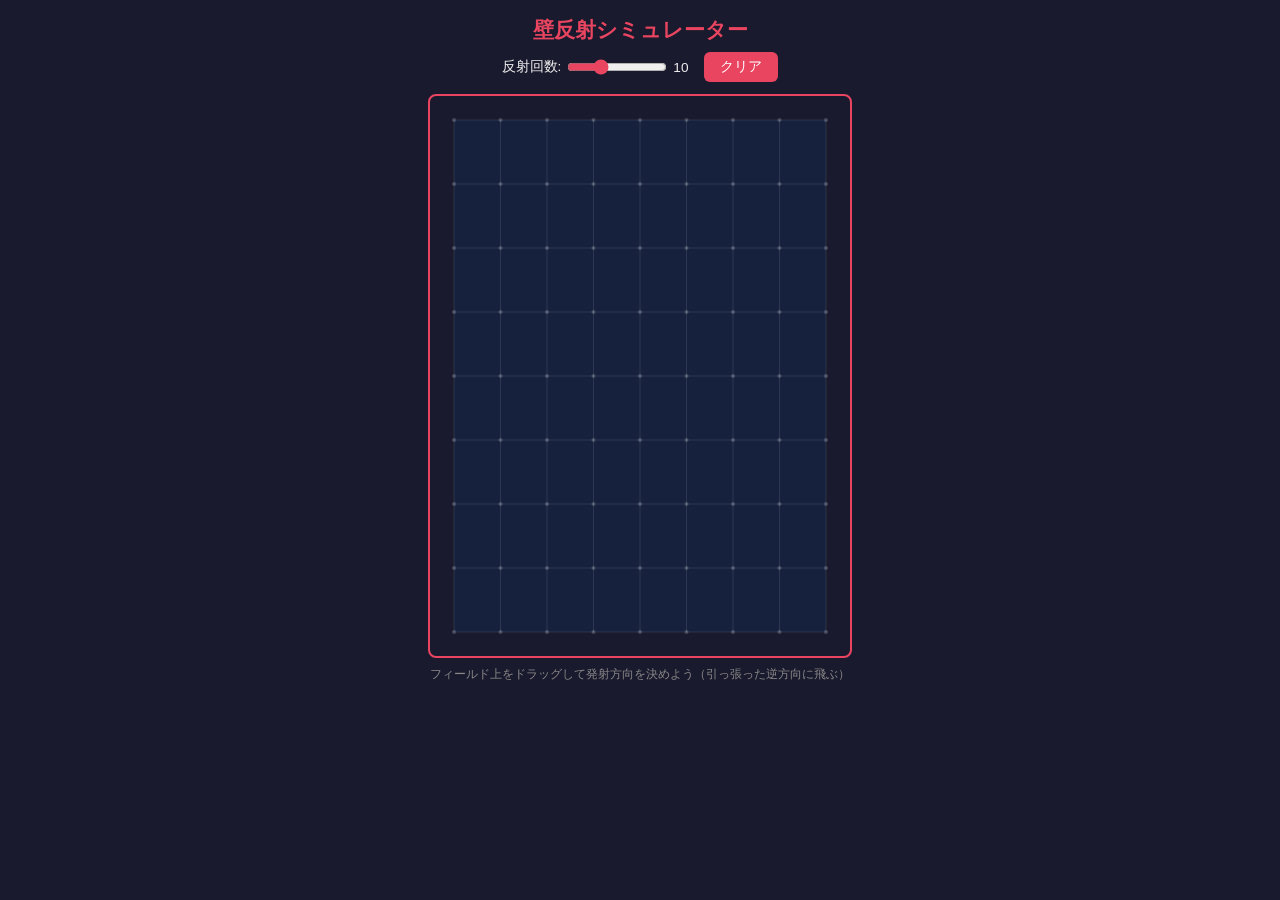
==== index.html @ 70430bd2 "壁反射シミュレーターの初期実装 モンストの壁反射練習用Webツール。Canvas上でドラッグして発射方向を決め、 反射経路をリアルタイムプレビュー。グリッドスナップ機能付き。  Co-Authored" ====
<!DOCTYPE html>
<html lang="ja">
<head>
<meta charset="UTF-8">
<meta name="viewport" content="width=device-width, initial-scale=1.0">
<title>モンスト 壁反射シミュレーター</title>
<style>
  * { margin: 0; padding: 0; box-sizing: border-box; }
  body {
    background: #1a1a2e;
    color: #eee;
    font-family: -apple-system, BlinkMacSystemFont, 'Segoe UI', sans-serif;
    display: flex;
    flex-direction: column;
    align-items: center;
    min-height: 100vh;
    padding: 16px;
    user-select: none;
  }
  h1 {
    font-size: 1.3rem;
    margin-bottom: 8px;
    color: #e94560;
  }
  .controls {
    display: flex;
    gap: 16px;
    align-items: center;
    margin-bottom: 12px;
    flex-wrap: wrap;
    justify-content: center;
  }
  .controls label {
    font-size: 0.85rem;
    display: flex;
    align-items: center;
    gap: 6px;
  }
  .controls input[type="range"] {
    width: 100px;
    accent-color: #e94560;
  }
  .controls button {
    background: #e94560;
    color: #fff;
    border: none;
    padding: 6px 16px;
    border-radius: 6px;
    cursor: pointer;
    font-size: 0.85rem;
  }
  .controls button:hover { background: #c73650; }
  canvas {
    border: 2px solid #e94560;
    border-radius: 8px;
    cursor: crosshair;
    touch-action: none;
    max-width: 100%;
  }
  .hint {
    font-size: 0.75rem;
    color: #888;
    margin-top: 8px;
    text-align: center;
  }
</style>
</head>
<body>

<h1>壁反射シミュレーター</h1>

<div class="controls">
  <label>
    反射回数:
    <input type="range" id="bounceCount" min="1" max="30" value="10">
    <span id="bounceVal">10</span>
  </label>
  <button id="clearBtn">クリア</button>
</div>

<canvas id="field" width="420" height="560"></canvas>
<p class="hint">フィールド上をドラッグして発射方向を決めよう（引っ張った逆方向に飛ぶ）</p>

<script>
const canvas = document.getElementById('field');
const ctx = canvas.getContext('2d');
const bounceSlider = document.getElementById('bounceCount');
const bounceVal = document.getElementById('bounceVal');
const clearBtn = document.getElementById('clearBtn');

// State
let dragStart = null;   // where the finger/mouse went down (= ball position)
let dragEnd = null;     // current drag position
let isDragging = false;
let fixedPath = null;   // confirmed path after release

const BALL_RADIUS = 14;
const FIELD_PADDING = 24; // inner padding from canvas edge

// Grid & snap settings
const GRID_COLS = 8;
const GRID_ROWS = 8;
const FIELD_W = canvas.width - FIELD_PADDING * 2;
const FIELD_H = canvas.height - FIELD_PADDING * 2;
const GRID_STEP_X = FIELD_W / GRID_COLS;
const GRID_STEP_Y = FIELD_H / GRID_ROWS;
const SNAP_THRESHOLD = 6; // px以内ならグリッドに吸着

function snapToGrid(p) {
  // Find nearest grid intersection
  const relX = p.x - FIELD_PADDING;
  const relY = p.y - FIELD_PADDING;
  const nearX = Math.round(relX / GRID_STEP_X) * GRID_STEP_X + FIELD_PADDING;
  const nearY = Math.round(relY / GRID_STEP_Y) * GRID_STEP_Y + FIELD_PADDING;
  const dx = p.x - nearX;
  const dy = p.y - nearY;
  if (Math.sqrt(dx * dx + dy * dy) <= SNAP_THRESHOLD) {
    return { x: nearX, y: nearY, snapped: true };
  }
  return { x: p.x, y: p.y, snapped: false };
}

// Colors for successive bounce segments
const SEGMENT_COLORS = [
  '#e94560', '#f5a623', '#f8e71c', '#7ed321',
  '#4a90d9', '#9b59b6', '#1abc9c', '#e67e22',
  '#e74c3c', '#2ecc71', '#3498db', '#9b59b6',
];

bounceSlider.addEventListener('input', () => {
  bounceVal.textContent = bounceSlider.value;
  if (fixedPath) {
    fixedPath = computePath(fixedPath.origin, fixedPath.dir, parseInt(bounceSlider.value));
  }
  draw();
});

clearBtn.addEventListener('click', () => {
  fixedPath = null;
  dragStart = null;
  dragEnd = null;
  draw();
});

// ---- Pointer events (mouse + touch) ----
function getPos(e) {
  const rect = canvas.getBoundingClientRect();
  const scaleX = canvas.width / rect.width;
  const scaleY = canvas.height / rect.height;
  const clientX = e.touches ? e.touches[0].clientX : e.clientX;
  const clientY = e.touches ? e.touches[0].clientY : e.clientY;
  return {
    x: (clientX - rect.left) * scaleX,
    y: (clientY - rect.top) * scaleY,
  };
}

canvas.addEventListener('mousedown', onDown);
canvas.addEventListener('mousemove', onMove);
canvas.addEventListener('mouseup', onUp);
canvas.addEventListener('touchstart', e => { e.preventDefault(); onDown(e); }, { passive: false });
canvas.addEventListener('touchmove', e => { e.preventDefault(); onMove(e); }, { passive: false });
canvas.addEventListener('touchend', e => { e.preventDefault(); onUp(e); }, { passive: false });

function onDown(e) {
  const p = getPos(e);
  // Snap first (raw position), then clamp only if not snapped
  const snapped = snapToGrid(p);
  if (!snapped.snapped) {
    snapped.x = clamp(snapped.x, FIELD_PADDING, canvas.width - FIELD_PADDING);
    snapped.y = clamp(snapped.y, FIELD_PADDING, canvas.height - FIELD_PADDING);
  }
  dragStart = snapped;
  dragEnd = { x: p.x, y: p.y };
  isDragging = true;
  fixedPath = null;
  draw();
}

function onMove(e) {
  if (!isDragging) return;
  const p = getPos(e);
  dragEnd = snapToGrid(p);
  draw();
}

function onUp(e) {
  if (!isDragging) return;
  isDragging = false;
  if (dragStart && dragEnd) {
    const dx = dragStart.x - dragEnd.x; // reversed: slingshot style
    const dy = dragStart.y - dragEnd.y;
    const len = Math.sqrt(dx * dx + dy * dy);
    if (len > 5) {
      const dir = { x: dx / len, y: dy / len };
      fixedPath = computePath(dragStart, dir, parseInt(bounceSlider.value));
    }
  }
  draw();
}

// ---- Reflection logic ----
function clamp(v, lo, hi) { return Math.max(lo, Math.min(hi, v)); }

function computePath(origin, dir, maxBounces) {
  const minX = FIELD_PADDING;
  const maxX = canvas.width - FIELD_PADDING;
  const minY = FIELD_PADDING;
  const maxY = canvas.height - FIELD_PADDING;

  const points = [{ x: origin.x, y: origin.y }];
  let cx = origin.x, cy = origin.y;
  let dx = dir.x, dy = dir.y;

  // If starting on a wall and direction points into it, reflect immediately
  const eps = 0.5;
  if (cx <= minX + eps && dx < 0) dx = -dx;
  if (cx >= maxX - eps && dx > 0) dx = -dx;
  if (cy <= minY + eps && dy < 0) dy = -dy;
  if (cy >= maxY - eps && dy > 0) dy = -dy;

  for (let i = 0; i < maxBounces; i++) {
    // Find nearest wall collision
    let tMin = Infinity;

    // Left wall
    if (dx < 0) { const t = (minX - cx) / dx; if (t > 0.01 && t < tMin) tMin = t; }
    // Right wall
    if (dx > 0) { const t = (maxX - cx) / dx; if (t > 0.01 && t < tMin) tMin = t; }
    // Top wall
    if (dy < 0) { const t = (minY - cy) / dy; if (t > 0.01 && t < tMin) tMin = t; }
    // Bottom wall
    if (dy > 0) { const t = (maxY - cy) / dy; if (t > 0.01 && t < tMin) tMin = t; }

    if (tMin === Infinity) break;

    const nx = cx + dx * tMin;
    const ny = cy + dy * tMin;
    points.push({ x: nx, y: ny });

    // Determine which wall was hit and reflect
    const eps = 0.5;
    if (nx <= minX + eps || nx >= maxX - eps) dx = -dx;
    if (ny <= minY + eps || ny >= maxY - eps) dy = -dy;

    cx = nx;
    cy = ny;
  }

  return { origin, dir, points };
}

// ---- Drawing ----
function draw() {
  ctx.clearRect(0, 0, canvas.width, canvas.height);

  // Field background
  ctx.fillStyle = '#16213e';
  ctx.fillRect(FIELD_PADDING, FIELD_PADDING,
    canvas.width - FIELD_PADDING * 2,
    canvas.height - FIELD_PADDING * 2);

  // Grid lines
  ctx.strokeStyle = 'rgba(255,255,255,0.1)';
  ctx.lineWidth = 1;
  for (let i = 0; i <= GRID_COLS; i++) {
    const x = FIELD_PADDING + i * GRID_STEP_X;
    ctx.beginPath(); ctx.moveTo(x, FIELD_PADDING); ctx.lineTo(x, canvas.height - FIELD_PADDING); ctx.stroke();
  }
  for (let i = 0; i <= GRID_ROWS; i++) {
    const y = FIELD_PADDING + i * GRID_STEP_Y;
    ctx.beginPath(); ctx.moveTo(FIELD_PADDING, y); ctx.lineTo(canvas.width - FIELD_PADDING, y); ctx.stroke();
  }
  // Grid intersection dots
  for (let ix = 0; ix <= GRID_COLS; ix++) {
    for (let iy = 0; iy <= GRID_ROWS; iy++) {
      const gx = FIELD_PADDING + ix * GRID_STEP_X;
      const gy = FIELD_PADDING + iy * GRID_STEP_Y;
      ctx.beginPath();
      ctx.arc(gx, gy, 2, 0, Math.PI * 2);
      ctx.fillStyle = 'rgba(255,255,255,0.2)';
      ctx.fill();
    }
  }

  // Draw the fixed path
  if (fixedPath) {
    drawPath(fixedPath.points, 3, 1.0);
  }

  // Live preview while dragging
  if (isDragging && dragStart && dragEnd) {
    const dx = dragStart.x - dragEnd.x;
    const dy = dragStart.y - dragEnd.y;
    const len = Math.sqrt(dx * dx + dy * dy);
    if (len > 5) {
      const dir = { x: dx / len, y: dy / len };
      const preview = computePath(dragStart, dir, parseInt(bounceSlider.value));
      drawPath(preview.points, 2, 0.5);

      // Draw pull line (slingshot guide)
      ctx.setLineDash([6, 4]);
      ctx.strokeStyle = 'rgba(255,255,255,0.3)';
      ctx.lineWidth = 1;
      ctx.beginPath();
      ctx.moveTo(dragStart.x, dragStart.y);
      ctx.lineTo(dragEnd.x, dragEnd.y);
      ctx.stroke();
      ctx.setLineDash([]);
    }

    // Snap indicator on drag end
    if (dragEnd.snapped) {
      ctx.beginPath();
      ctx.arc(dragEnd.x, dragEnd.y, 8, 0, Math.PI * 2);
      ctx.strokeStyle = 'rgba(233,69,96,0.7)';
      ctx.lineWidth = 2;
      ctx.stroke();
    }

    // Snap indicator on start
    if (dragStart.snapped) {
      ctx.beginPath();
      ctx.arc(dragStart.x, dragStart.y, BALL_RADIUS + 5, 0, Math.PI * 2);
      ctx.strokeStyle = 'rgba(233,69,96,0.5)';
      ctx.lineWidth = 2;
      ctx.setLineDash([4, 3]);
      ctx.stroke();
      ctx.setLineDash([]);
    }

    // Draw ball at drag start
    drawBall(dragStart.x, dragStart.y);
  } else if (fixedPath) {
    drawBall(fixedPath.origin.x, fixedPath.origin.y);
  }
}

function drawPath(points, lineWidth, alpha) {
  for (let i = 0; i < points.length - 1; i++) {
    const color = SEGMENT_COLORS[i % SEGMENT_COLORS.length];
    ctx.globalAlpha = alpha;
    ctx.strokeStyle = color;
    ctx.lineWidth = lineWidth;
    ctx.beginPath();
    ctx.moveTo(points[i].x, points[i].y);
    ctx.lineTo(points[i + 1].x, points[i + 1].y);
    ctx.stroke();

    // Bounce number & dot at collision point
    if (i > 0) {
      const px = points[i].x;
      const py = points[i].y;

      // Offset label toward field interior based on which wall was hit
      const epsW = 1;
      let ox = 0, oy = -14;
      if (py <= FIELD_PADDING + epsW)                  oy =  14; // top wall → below
      if (py >= canvas.height - FIELD_PADDING - epsW)  oy = -14; // bottom wall → above
      if (px <= FIELD_PADDING + epsW)                  ox =  14; // left wall → right
      if (px >= canvas.width - FIELD_PADDING - epsW)   ox = -14; // right wall → left

      // Background pill
      const label = String(i);
      ctx.font = 'bold 11px sans-serif';
      const tw = ctx.measureText(label).width;
      const bw = tw + 8, bh = 16, br = 4;
      const bx = px + ox - bw / 2;
      const by = py + oy - bh / 2;
      ctx.fillStyle = 'rgba(0,0,0,0.6)';
      ctx.beginPath();
      ctx.roundRect(bx, by, bw, bh, br);
      ctx.fill();

      // Number text
      ctx.fillStyle = '#fff';
      ctx.textAlign = 'center';
      ctx.textBaseline = 'middle';
      ctx.fillText(label, px + ox, py + oy);

      // Small dot
      ctx.beginPath();
      ctx.arc(px, py, 3, 0, Math.PI * 2);
      ctx.fillStyle = color;
      ctx.fill();
    }
  }
  ctx.globalAlpha = 1;
}

function drawBall(x, y) {
  // Shadow
  ctx.beginPath();
  ctx.arc(x + 2, y + 2, BALL_RADIUS, 0, Math.PI * 2);
  ctx.fillStyle = 'rgba(0,0,0,0.3)';
  ctx.fill();

  // Ball body
  const grad = ctx.createRadialGradient(x - 4, y - 4, 2, x, y, BALL_RADIUS);
  grad.addColorStop(0, '#fff');
  grad.addColorStop(0.3, '#e94560');
  grad.addColorStop(1, '#a11d33');
  ctx.beginPath();
  ctx.arc(x, y, BALL_RADIUS, 0, Math.PI * 2);
  ctx.fillStyle = grad;
  ctx.fill();
  ctx.strokeStyle = 'rgba(255,255,255,0.4)';
  ctx.lineWidth = 1.5;
  ctx.stroke();
}

// Initial draw
draw();
</script>
</body>
</html>
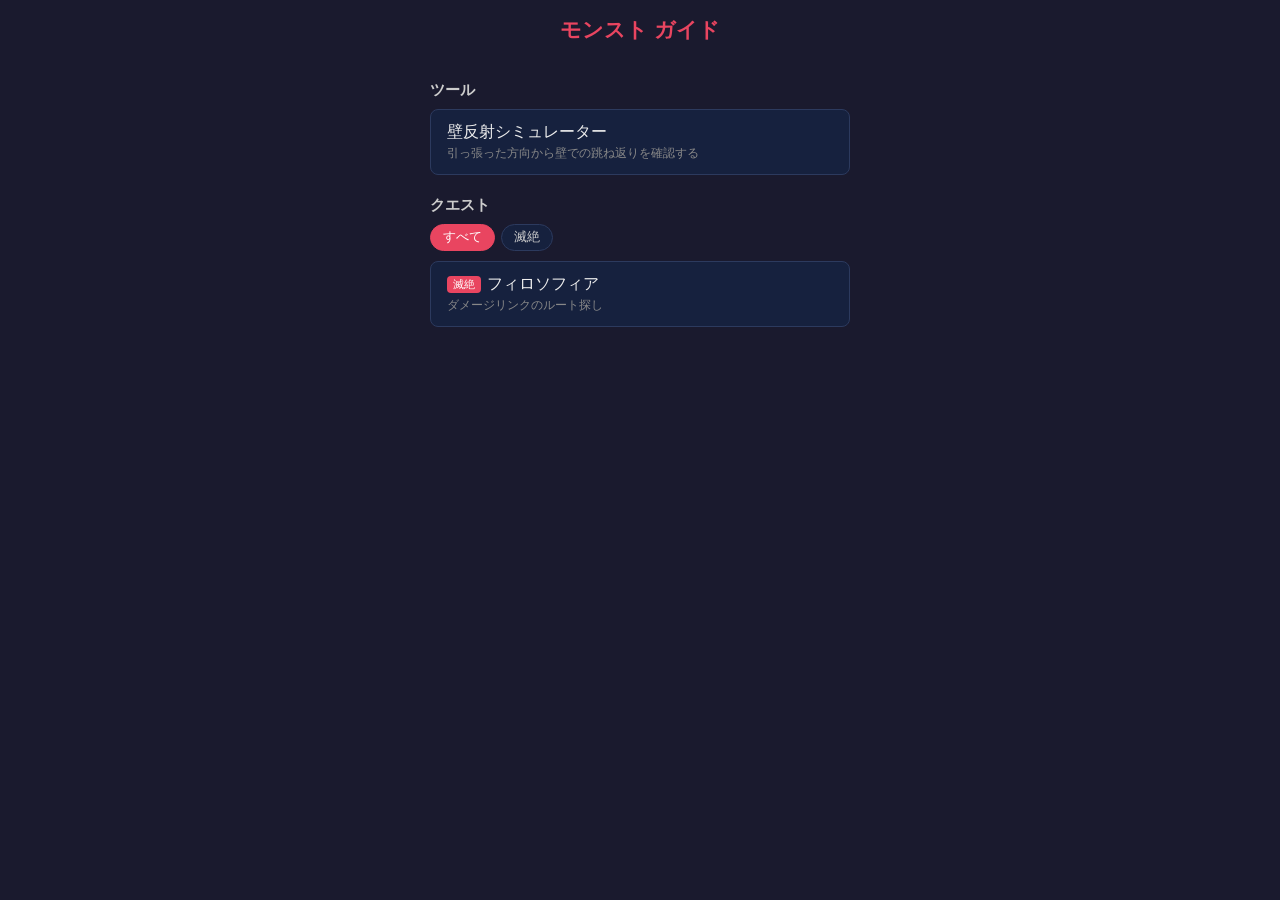
==== commit 6e747e99: "滅絶フィロソフィア ステージ4のルート探しページを追加 - トップを目次にし、難易度 › クエスト › ステージの順に選べるようにした - 壁反射シミュレーターは reflect.html に移動 -" ====
--- a/index.html
+++ b/index.html
@@ -3,414 +3,62 @@
 <head>
 <meta charset="UTF-8">
 <meta name="viewport" content="width=device-width, initial-scale=1.0">
-<title>モンスト 壁反射シミュレーター</title>
-<style>
-  * { margin: 0; padding: 0; box-sizing: border-box; }
-  body {
-    background: #1a1a2e;
-    color: #eee;
-    font-family: -apple-system, BlinkMacSystemFont, 'Segoe UI', sans-serif;
-    display: flex;
-    flex-direction: column;
-    align-items: center;
-    min-height: 100vh;
-    padding: 16px;
-    user-select: none;
-  }
-  h1 {
-    font-size: 1.3rem;
-    margin-bottom: 8px;
-    color: #e94560;
-  }
-  .controls {
-    display: flex;
-    gap: 16px;
-    align-items: center;
-    margin-bottom: 12px;
-    flex-wrap: wrap;
-    justify-content: center;
-  }
-  .controls label {
-    font-size: 0.85rem;
-    display: flex;
-    align-items: center;
-    gap: 6px;
-  }
-  .controls input[type="range"] {
-    width: 100px;
-    accent-color: #e94560;
-  }
-  .controls button {
-    background: #e94560;
-    color: #fff;
-    border: none;
-    padding: 6px 16px;
-    border-radius: 6px;
-    cursor: pointer;
-    font-size: 0.85rem;
-  }
-  .controls button:hover { background: #c73650; }
-  canvas {
-    border: 2px solid #e94560;
-    border-radius: 8px;
-    cursor: crosshair;
-    touch-action: none;
-    max-width: 100%;
-  }
-  .hint {
-    font-size: 0.75rem;
-    color: #888;
-    margin-top: 8px;
-    text-align: center;
-  }
-</style>
+<title>モンスト ガイド</title>
+<link rel="stylesheet" href="assets/common.css">
 </head>
-<body>
+<body class="page">
 
-<h1>壁反射シミュレーター</h1>
+<h1>モンスト ガイド</h1>
 
-<div class="controls">
-  <label>
-    反射回数:
-    <input type="range" id="bounceCount" min="1" max="30" value="10">
-    <span id="bounceVal">10</span>
-  </label>
-  <button id="clearBtn">クリア</button>
-</div>
+<h2>ツール</h2>
+<ul class="menu">
+  <li><a href="reflect.html">壁反射シミュレーター<small>引っ張った方向から壁での跳ね返りを確認する</small></a></li>
+</ul>
 
-<canvas id="field" width="420" height="560"></canvas>
-<p class="hint">フィールド上をドラッグして発射方向を決めよう（引っ張った逆方向に飛ぶ）</p>
+<h2>クエスト</h2>
+<div class="chips" id="difficultyFilter"></div>
+<ul class="menu" id="questList"></ul>
 
+<script src="data/quests.js"></script>
 <script>
-const canvas = document.getElementById('field');
-const ctx = canvas.getContext('2d');
-const bounceSlider = document.getElementById('bounceCount');
-const bounceVal = document.getElementById('bounceVal');
-const clearBtn = document.getElementById('clearBtn');
+const filterEl = document.getElementById('difficultyFilter');
+const listEl = document.getElementById('questList');
 
-// State
-let dragStart = null;   // where the finger/mouse went down (= ball position)
-let dragEnd = null;     // current drag position
-let isDragging = false;
-let fixedPath = null;   // confirmed path after release
+// 難易度フィルタは ?d=<難易度ID> で保持（パンくずから戻ったときも絞り込んだまま）
+let current = new URLSearchParams(location.search).get('d') || '';
+if (current && !findDifficulty(current)) current = '';
 
-const BALL_RADIUS = 14;
-const FIELD_PADDING = 24; // inner padding from canvas edge
-
-// Grid & snap settings
-const GRID_COLS = 8;
-const GRID_ROWS = 8;
-const FIELD_W = canvas.width - FIELD_PADDING * 2;
-const FIELD_H = canvas.height - FIELD_PADDING * 2;
-const GRID_STEP_X = FIELD_W / GRID_COLS;
-const GRID_STEP_Y = FIELD_H / GRID_ROWS;
-const SNAP_THRESHOLD = 6; // px以内ならグリッドに吸着
-
-function snapToGrid(p) {
-  // Find nearest grid intersection
-  const relX = p.x - FIELD_PADDING;
-  const relY = p.y - FIELD_PADDING;
-  const nearX = Math.round(relX / GRID_STEP_X) * GRID_STEP_X + FIELD_PADDING;
-  const nearY = Math.round(relY / GRID_STEP_Y) * GRID_STEP_Y + FIELD_PADDING;
-  const dx = p.x - nearX;
-  const dy = p.y - nearY;
-  if (Math.sqrt(dx * dx + dy * dy) <= SNAP_THRESHOLD) {
-    return { x: nearX, y: nearY, snapped: true };
-  }
-  return { x: p.x, y: p.y, snapped: false };
-}
-
-// Colors for successive bounce segments
-const SEGMENT_COLORS = [
-  '#e94560', '#f5a623', '#f8e71c', '#7ed321',
-  '#4a90d9', '#9b59b6', '#1abc9c', '#e67e22',
-  '#e74c3c', '#2ecc71', '#3498db', '#9b59b6',
-];
-
-bounceSlider.addEventListener('input', () => {
-  bounceVal.textContent = bounceSlider.value;
-  if (fixedPath) {
-    fixedPath = computePath(fixedPath.origin, fixedPath.dir, parseInt(bounceSlider.value));
-  }
-  draw();
-});
-
-clearBtn.addEventListener('click', () => {
-  fixedPath = null;
-  dragStart = null;
-  dragEnd = null;
-  draw();
-});
-
-// ---- Pointer events (mouse + touch) ----
-function getPos(e) {
-  const rect = canvas.getBoundingClientRect();
-  const scaleX = canvas.width / rect.width;
-  const scaleY = canvas.height / rect.height;
-  const clientX = e.touches ? e.touches[0].clientX : e.clientX;
-  const clientY = e.touches ? e.touches[0].clientY : e.clientY;
-  return {
-    x: (clientX - rect.left) * scaleX,
-    y: (clientY - rect.top) * scaleY,
-  };
-}
-
-canvas.addEventListener('mousedown', onDown);
-canvas.addEventListener('mousemove', onMove);
-canvas.addEventListener('mouseup', onUp);
-canvas.addEventListener('touchstart', e => { e.preventDefault(); onDown(e); }, { passive: false });
-canvas.addEventListener('touchmove', e => { e.preventDefault(); onMove(e); }, { passive: false });
-canvas.addEventListener('touchend', e => { e.preventDefault(); onUp(e); }, { passive: false });
-
-function onDown(e) {
-  const p = getPos(e);
-  // Snap first (raw position), then clamp only if not snapped
-  const snapped = snapToGrid(p);
-  if (!snapped.snapped) {
-    snapped.x = clamp(snapped.x, FIELD_PADDING, canvas.width - FIELD_PADDING);
-    snapped.y = clamp(snapped.y, FIELD_PADDING, canvas.height - FIELD_PADDING);
-  }
-  dragStart = snapped;
-  dragEnd = { x: p.x, y: p.y };
-  isDragging = true;
-  fixedPath = null;
-  draw();
-}
-
-function onMove(e) {
-  if (!isDragging) return;
-  const p = getPos(e);
-  dragEnd = snapToGrid(p);
-  draw();
-}
-
-function onUp(e) {
-  if (!isDragging) return;
-  isDragging = false;
-  if (dragStart && dragEnd) {
-    const dx = dragStart.x - dragEnd.x; // reversed: slingshot style
-    const dy = dragStart.y - dragEnd.y;
-    const len = Math.sqrt(dx * dx + dy * dy);
-    if (len > 5) {
-      const dir = { x: dx / len, y: dy / len };
-      fixedPath = computePath(dragStart, dir, parseInt(bounceSlider.value));
-    }
-  }
-  draw();
-}
-
-// ---- Reflection logic ----
-function clamp(v, lo, hi) { return Math.max(lo, Math.min(hi, v)); }
-
-function computePath(origin, dir, maxBounces) {
-  const minX = FIELD_PADDING;
-  const maxX = canvas.width - FIELD_PADDING;
-  const minY = FIELD_PADDING;
-  const maxY = canvas.height - FIELD_PADDING;
-
-  const points = [{ x: origin.x, y: origin.y }];
-  let cx = origin.x, cy = origin.y;
-  let dx = dir.x, dy = dir.y;
-
-  // If starting on a wall and direction points into it, reflect immediately
-  const eps = 0.5;
-  if (cx <= minX + eps && dx < 0) dx = -dx;
-  if (cx >= maxX - eps && dx > 0) dx = -dx;
-  if (cy <= minY + eps && dy < 0) dy = -dy;
-  if (cy >= maxY - eps && dy > 0) dy = -dy;
-
-  for (let i = 0; i < maxBounces; i++) {
-    // Find nearest wall collision
-    let tMin = Infinity;
-
-    // Left wall
-    if (dx < 0) { const t = (minX - cx) / dx; if (t > 0.01 && t < tMin) tMin = t; }
-    // Right wall
-    if (dx > 0) { const t = (maxX - cx) / dx; if (t > 0.01 && t < tMin) tMin = t; }
-    // Top wall
-    if (dy < 0) { const t = (minY - cy) / dy; if (t > 0.01 && t < tMin) tMin = t; }
-    // Bottom wall
-    if (dy > 0) { const t = (maxY - cy) / dy; if (t > 0.01 && t < tMin) tMin = t; }
-
-    if (tMin === Infinity) break;
-
-    const nx = cx + dx * tMin;
-    const ny = cy + dy * tMin;
-    points.push({ x: nx, y: ny });
-
-    // Determine which wall was hit and reflect
-    const eps = 0.5;
-    if (nx <= minX + eps || nx >= maxX - eps) dx = -dx;
-    if (ny <= minY + eps || ny >= maxY - eps) dy = -dy;
-
-    cx = nx;
-    cy = ny;
+function render() {
+  filterEl.textContent = '';
+  for (const d of [{ id: '', name: 'すべて' }, ...DIFFICULTIES]) {
+    const btn = document.createElement('button');
+    btn.textContent = d.name;
+    btn.setAttribute('aria-pressed', String(d.id === current));
+    btn.addEventListener('click', () => {
+      current = d.id;
+      history.replaceState(null, '', current ? `?d=${current}` : location.pathname);
+      render();
+    });
+    filterEl.appendChild(btn);
   }
 
-  return { origin, dir, points };
-}
-
-// ---- Drawing ----
-function draw() {
-  ctx.clearRect(0, 0, canvas.width, canvas.height);
-
-  // Field background
-  ctx.fillStyle = '#16213e';
-  ctx.fillRect(FIELD_PADDING, FIELD_PADDING,
-    canvas.width - FIELD_PADDING * 2,
-    canvas.height - FIELD_PADDING * 2);
-
-  // Grid lines
-  ctx.strokeStyle = 'rgba(255,255,255,0.1)';
-  ctx.lineWidth = 1;
-  for (let i = 0; i <= GRID_COLS; i++) {
-    const x = FIELD_PADDING + i * GRID_STEP_X;
-    ctx.beginPath(); ctx.moveTo(x, FIELD_PADDING); ctx.lineTo(x, canvas.height - FIELD_PADDING); ctx.stroke();
-  }
-  for (let i = 0; i <= GRID_ROWS; i++) {
-    const y = FIELD_PADDING + i * GRID_STEP_Y;
-    ctx.beginPath(); ctx.moveTo(FIELD_PADDING, y); ctx.lineTo(canvas.width - FIELD_PADDING, y); ctx.stroke();
-  }
-  // Grid intersection dots
-  for (let ix = 0; ix <= GRID_COLS; ix++) {
-    for (let iy = 0; iy <= GRID_ROWS; iy++) {
-      const gx = FIELD_PADDING + ix * GRID_STEP_X;
-      const gy = FIELD_PADDING + iy * GRID_STEP_Y;
-      ctx.beginPath();
-      ctx.arc(gx, gy, 2, 0, Math.PI * 2);
-      ctx.fillStyle = 'rgba(255,255,255,0.2)';
-      ctx.fill();
-    }
-  }
-
-  // Draw the fixed path
-  if (fixedPath) {
-    drawPath(fixedPath.points, 3, 1.0);
-  }
-
-  // Live preview while dragging
-  if (isDragging && dragStart && dragEnd) {
-    const dx = dragStart.x - dragEnd.x;
-    const dy = dragStart.y - dragEnd.y;
-    const len = Math.sqrt(dx * dx + dy * dy);
-    if (len > 5) {
-      const dir = { x: dx / len, y: dy / len };
-      const preview = computePath(dragStart, dir, parseInt(bounceSlider.value));
-      drawPath(preview.points, 2, 0.5);
-
-      // Draw pull line (slingshot guide)
-      ctx.setLineDash([6, 4]);
-      ctx.strokeStyle = 'rgba(255,255,255,0.3)';
-      ctx.lineWidth = 1;
-      ctx.beginPath();
-      ctx.moveTo(dragStart.x, dragStart.y);
-      ctx.lineTo(dragEnd.x, dragEnd.y);
-      ctx.stroke();
-      ctx.setLineDash([]);
-    }
-
-    // Snap indicator on drag end
-    if (dragEnd.snapped) {
-      ctx.beginPath();
-      ctx.arc(dragEnd.x, dragEnd.y, 8, 0, Math.PI * 2);
-      ctx.strokeStyle = 'rgba(233,69,96,0.7)';
-      ctx.lineWidth = 2;
-      ctx.stroke();
-    }
-
-    // Snap indicator on start
-    if (dragStart.snapped) {
-      ctx.beginPath();
-      ctx.arc(dragStart.x, dragStart.y, BALL_RADIUS + 5, 0, Math.PI * 2);
-      ctx.strokeStyle = 'rgba(233,69,96,0.5)';
-      ctx.lineWidth = 2;
-      ctx.setLineDash([4, 3]);
-      ctx.stroke();
-      ctx.setLineDash([]);
-    }
-
-    // Draw ball at drag start
-    drawBall(dragStart.x, dragStart.y);
-  } else if (fixedPath) {
-    drawBall(fixedPath.origin.x, fixedPath.origin.y);
+  listEl.textContent = '';
+  for (const q of QUESTS.filter(q => !current || q.difficulty === current)) {
+    const li = document.createElement('li');
+    const a = document.createElement('a');
+    a.href = `quest.html?q=${q.id}`;
+    const badge = document.createElement('span');
+    badge.className = 'badge';
+    badge.textContent = findDifficulty(q.difficulty).name;
+    const small = document.createElement('small');
+    small.textContent = q.description;
+    a.append(badge, q.name, small);
+    li.appendChild(a);
+    listEl.appendChild(li);
   }
 }
 
-function drawPath(points, lineWidth, alpha) {
-  for (let i = 0; i < points.length - 1; i++) {
-    const color = SEGMENT_COLORS[i % SEGMENT_COLORS.length];
-    ctx.globalAlpha = alpha;
-    ctx.strokeStyle = color;
-    ctx.lineWidth = lineWidth;
-    ctx.beginPath();
-    ctx.moveTo(points[i].x, points[i].y);
-    ctx.lineTo(points[i + 1].x, points[i + 1].y);
-    ctx.stroke();
-
-    // Bounce number & dot at collision point
-    if (i > 0) {
-      const px = points[i].x;
-      const py = points[i].y;
-
-      // Offset label toward field interior based on which wall was hit
-      const epsW = 1;
-      let ox = 0, oy = -14;
-      if (py <= FIELD_PADDING + epsW)                  oy =  14; // top wall → below
-      if (py >= canvas.height - FIELD_PADDING - epsW)  oy = -14; // bottom wall → above
-      if (px <= FIELD_PADDING + epsW)                  ox =  14; // left wall → right
-      if (px >= canvas.width - FIELD_PADDING - epsW)   ox = -14; // right wall → left
-
-      // Background pill
-      const label = String(i);
-      ctx.font = 'bold 11px sans-serif';
-      const tw = ctx.measureText(label).width;
-      const bw = tw + 8, bh = 16, br = 4;
-      const bx = px + ox - bw / 2;
-      const by = py + oy - bh / 2;
-      ctx.fillStyle = 'rgba(0,0,0,0.6)';
-      ctx.beginPath();
-      ctx.roundRect(bx, by, bw, bh, br);
-      ctx.fill();
-
-      // Number text
-      ctx.fillStyle = '#fff';
-      ctx.textAlign = 'center';
-      ctx.textBaseline = 'middle';
-      ctx.fillText(label, px + ox, py + oy);
-
-      // Small dot
-      ctx.beginPath();
-      ctx.arc(px, py, 3, 0, Math.PI * 2);
-      ctx.fillStyle = color;
-      ctx.fill();
-    }
-  }
-  ctx.globalAlpha = 1;
-}
-
-function drawBall(x, y) {
-  // Shadow
-  ctx.beginPath();
-  ctx.arc(x + 2, y + 2, BALL_RADIUS, 0, Math.PI * 2);
-  ctx.fillStyle = 'rgba(0,0,0,0.3)';
-  ctx.fill();
-
-  // Ball body
-  const grad = ctx.createRadialGradient(x - 4, y - 4, 2, x, y, BALL_RADIUS);
-  grad.addColorStop(0, '#fff');
-  grad.addColorStop(0.3, '#e94560');
-  grad.addColorStop(1, '#a11d33');
-  ctx.beginPath();
-  ctx.arc(x, y, BALL_RADIUS, 0, Math.PI * 2);
-  ctx.fillStyle = grad;
-  ctx.fill();
-  ctx.strokeStyle = 'rgba(255,255,255,0.4)';
-  ctx.lineWidth = 1.5;
-  ctx.stroke();
-}
-
-// Initial draw
-draw();
+render();
 </script>
 </body>
 </html>
--- a/assets/common.css
+++ b/assets/common.css
@@ -0,0 +1,79 @@
+/* 全ページ共通: パンくずナビ・目次・難易度フィルタ */
+body.page {
+  margin: 0;
+  background: #1a1a2e;
+  color: #eee;
+  font-family: -apple-system, BlinkMacSystemFont, 'Segoe UI', sans-serif;
+  display: flex;
+  flex-direction: column;
+  align-items: center;
+  min-height: 100vh;
+  padding: 16px;
+  box-sizing: border-box;
+}
+body.page *, body.page *::before, body.page *::after { box-sizing: border-box; }
+body.page h1 { font-size: 1.3rem; margin: 0 0 16px; color: #e94560; }
+body.page h2 { font-size: 0.95rem; margin: 20px 0 8px; color: #ccc; width: 100%; max-width: 420px; }
+
+.nav {
+  width: 100%;
+  max-width: 424px;
+  font-size: 0.8rem;
+  color: #888;
+  margin-bottom: 8px;
+}
+.nav a { color: #e94560; text-decoration: none; }
+.nav a:hover { text-decoration: underline; }
+
+.menu {
+  list-style: none;
+  margin: 0;
+  padding: 0;
+  width: 100%;
+  max-width: 420px;
+  display: flex;
+  flex-direction: column;
+  gap: 8px;
+}
+.menu a,
+.menu .disabled {
+  display: block;
+  padding: 12px 16px;
+  border-radius: 8px;
+  background: #16213e;
+  border: 1px solid #2c3a5e;
+  color: #eee;
+  text-decoration: none;
+}
+.menu a:hover { border-color: #e94560; }
+.menu .disabled { color: #666; }
+.menu small { display: block; color: #888; font-size: 0.75rem; margin-top: 2px; }
+.menu .badge {
+  display: inline-block;
+  font-size: 0.7rem;
+  padding: 1px 6px;
+  margin-right: 6px;
+  border-radius: 4px;
+  background: #e94560;
+  color: #fff;
+  vertical-align: 1px;
+}
+
+.chips {
+  display: flex;
+  flex-wrap: wrap;
+  gap: 6px;
+  width: 100%;
+  max-width: 420px;
+  margin-bottom: 10px;
+}
+.chips button {
+  background: #16213e;
+  color: #ccc;
+  border: 1px solid #2c3a5e;
+  border-radius: 999px;
+  padding: 4px 12px;
+  font-size: 0.8rem;
+  cursor: pointer;
+}
+.chips button[aria-pressed="true"] { background: #e94560; border-color: #e94560; color: #fff; }
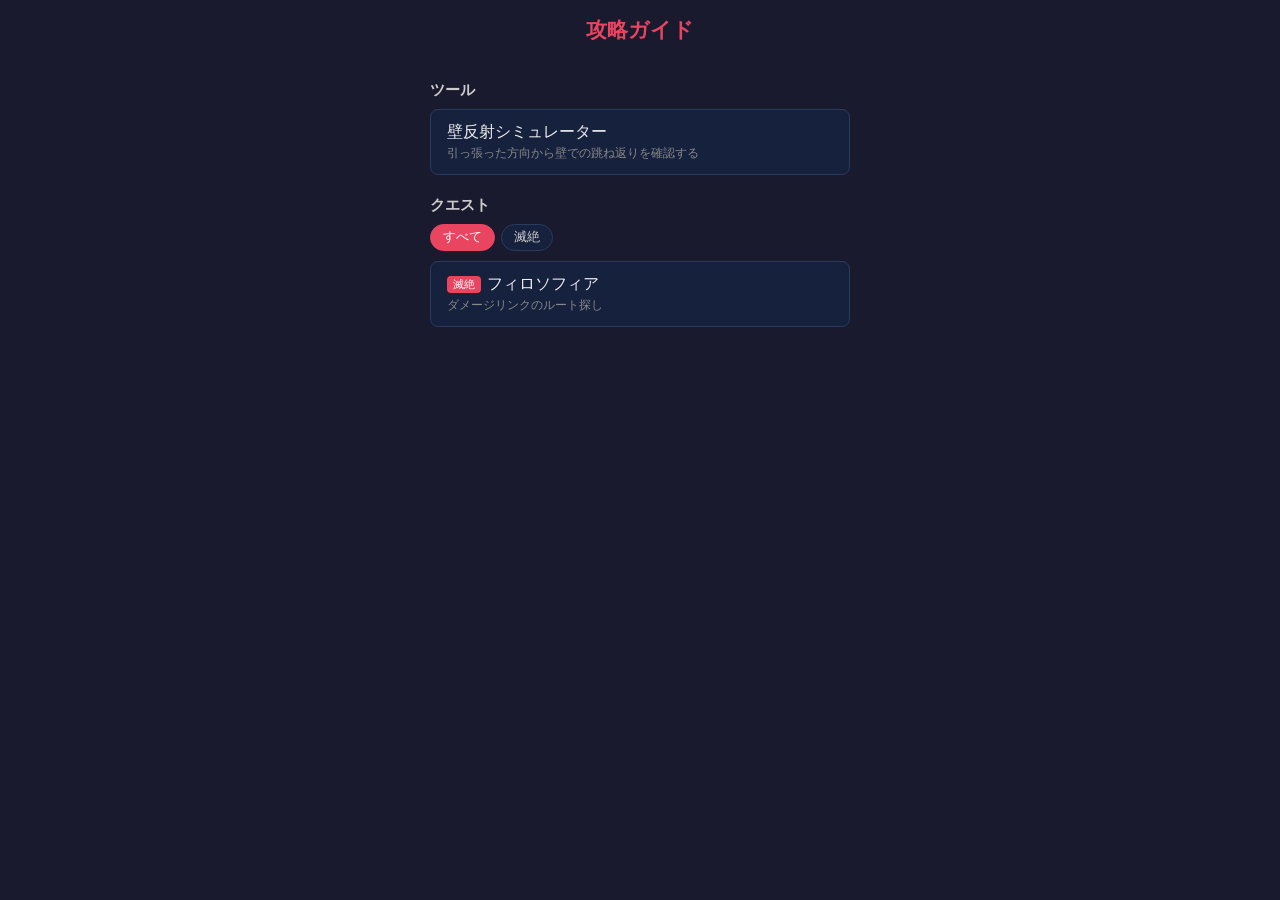
==== commit f3ffb2fe: "ページからゲーム名を削除 - トップのタイトル・見出しを「攻略ガイド」に変更 - 壁反射シミュレーターのタイトルからゲーム名を削除 - ステージ画面の保存キーを route-guide: に変更  C" ====
--- a/index.html
+++ b/index.html
@@ -3,12 +3,12 @@
 <head>
 <meta charset="UTF-8">
 <meta name="viewport" content="width=device-width, initial-scale=1.0">
-<title>モンスト ガイド</title>
+<title>攻略ガイド</title>
 <link rel="stylesheet" href="assets/common.css">
 </head>
 <body class="page">
 
-<h1>モンスト ガイド</h1>
+<h1>攻略ガイド</h1>
 
 <h2>ツール</h2>
 <ul class="menu">
